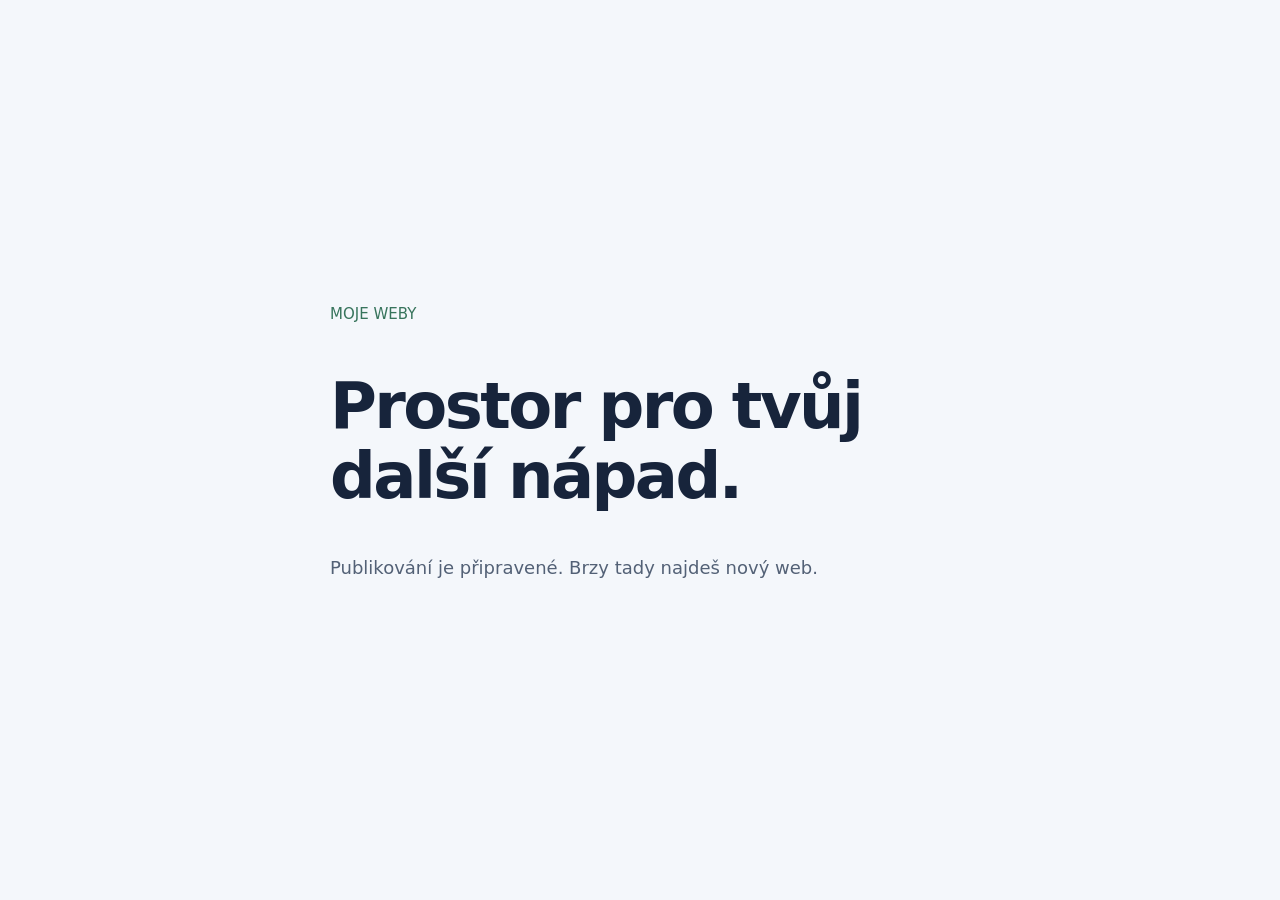
==== index.html @ 5d152da3 "Add initial published website" ====
<!doctype html><html lang="cs"><meta charset="utf-8"><meta name="viewport" content="width=device-width,initial-scale=1"><title>Moje weby</title><style>body{margin:0;min-height:100vh;display:grid;place-items:center;background:#f4f7fb;color:#17243b;font:18px/1.6 system-ui}main{max-width:620px;padding:48px}small{color:#37745c}h1{font-size:clamp(40px,7vw,64px);line-height:1.1;letter-spacing:-.04em}p{color:#536176}</style><main><small>MOJE WEBY</small><h1>Prostor pro tvůj další nápad.</h1><p>Publikování je připravené. Brzy tady najdeš nový web.</p></main></html>
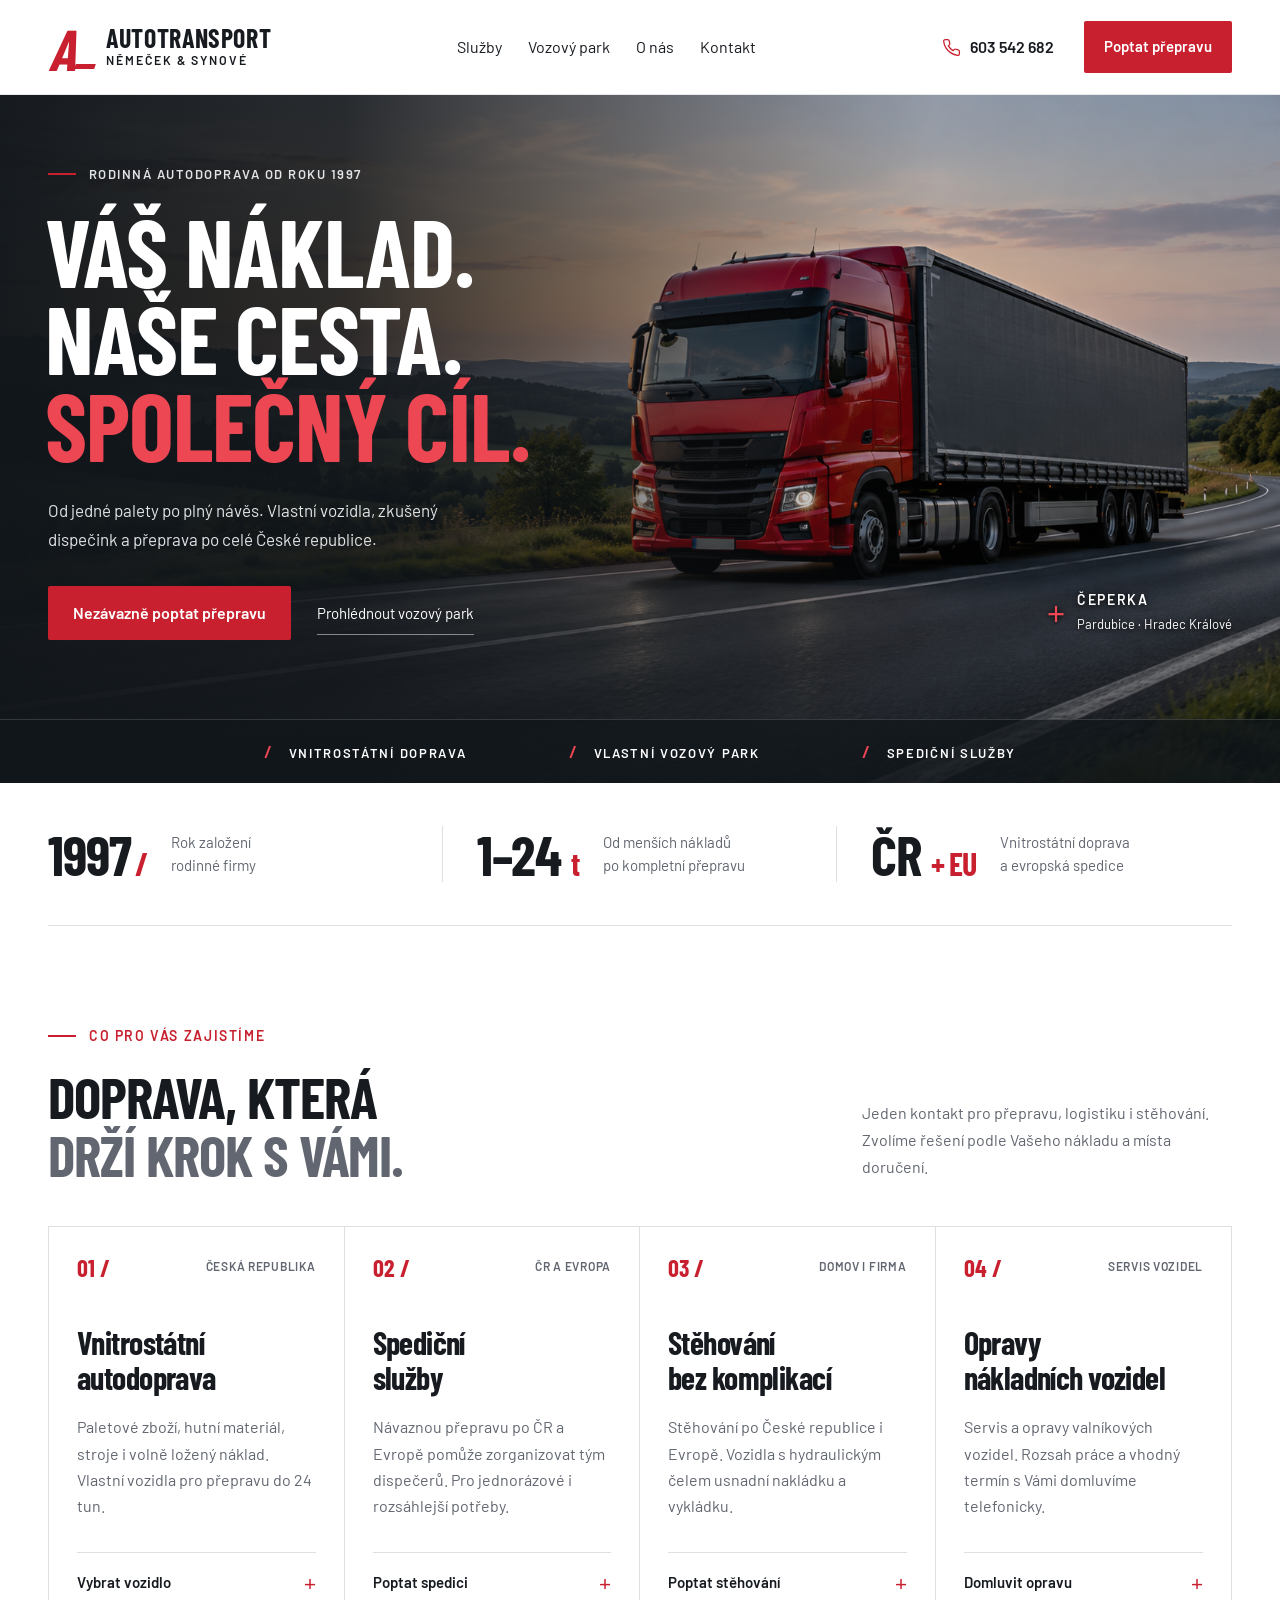
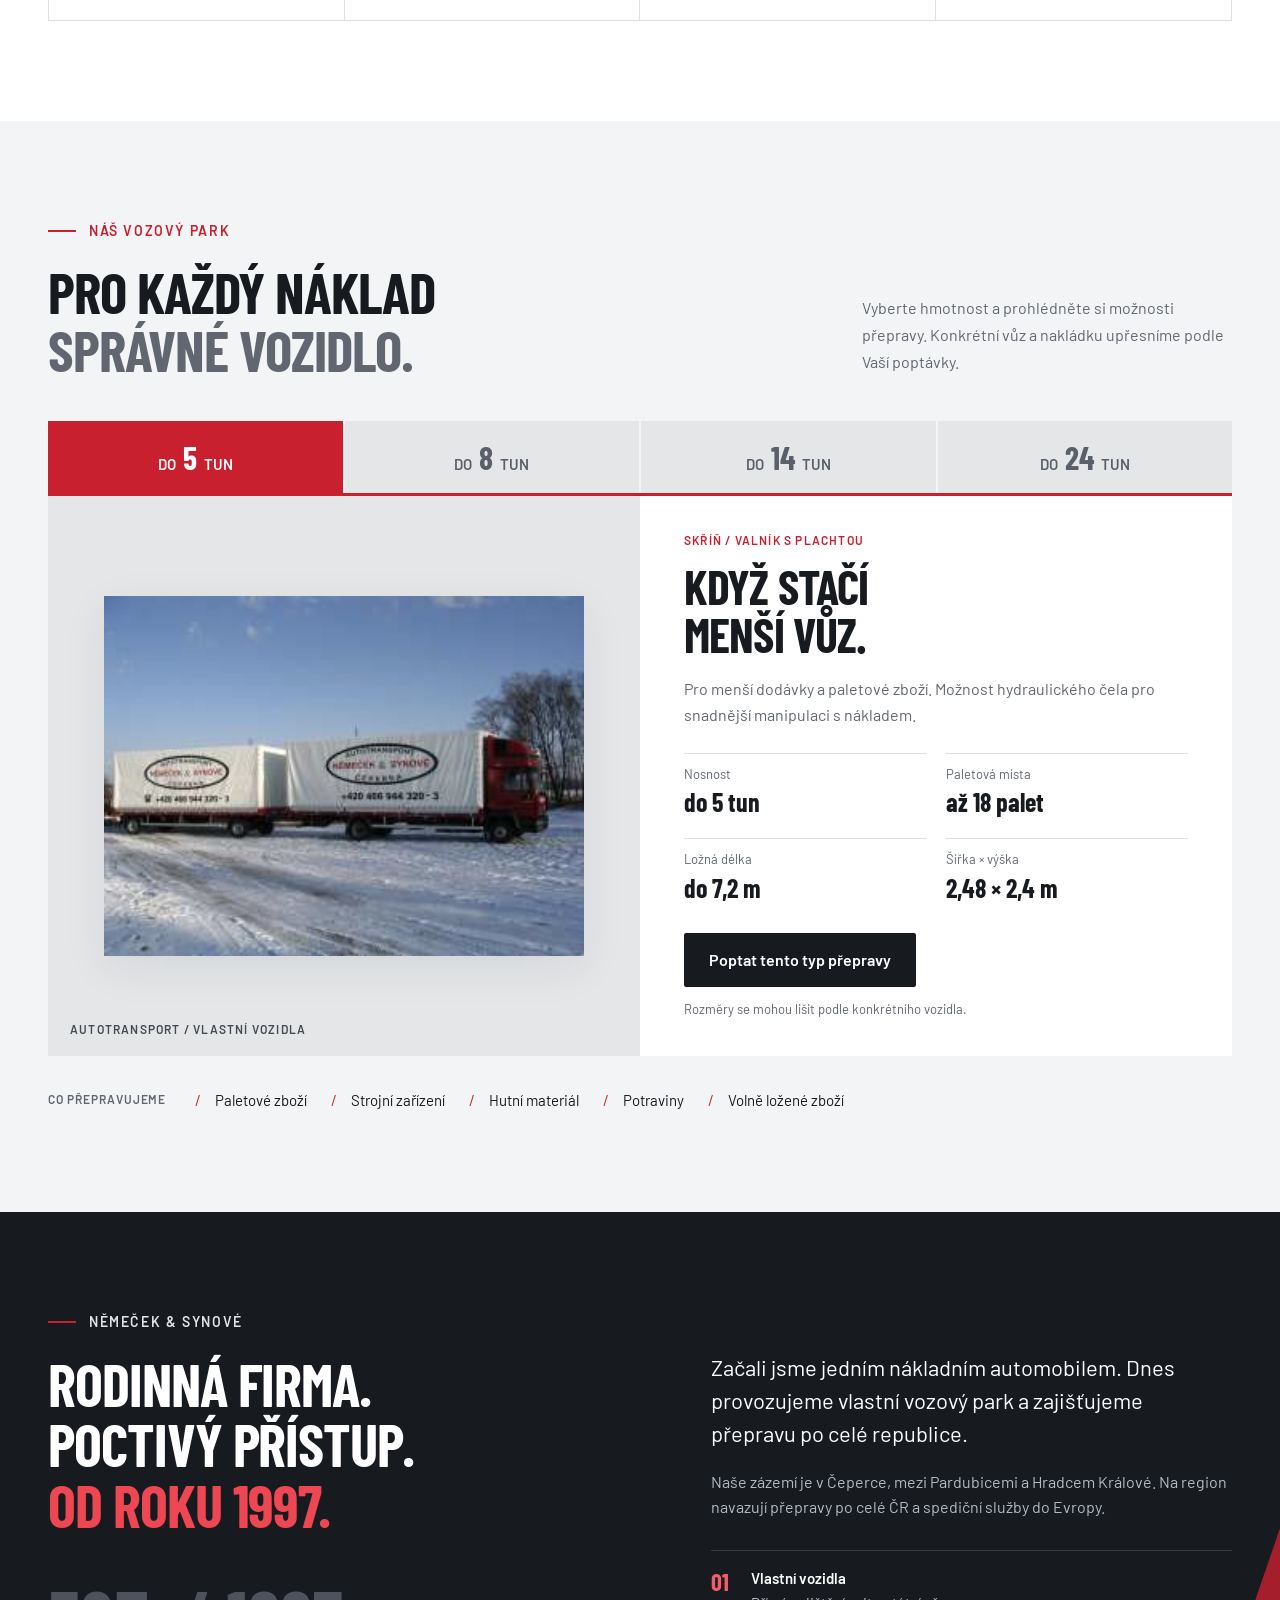
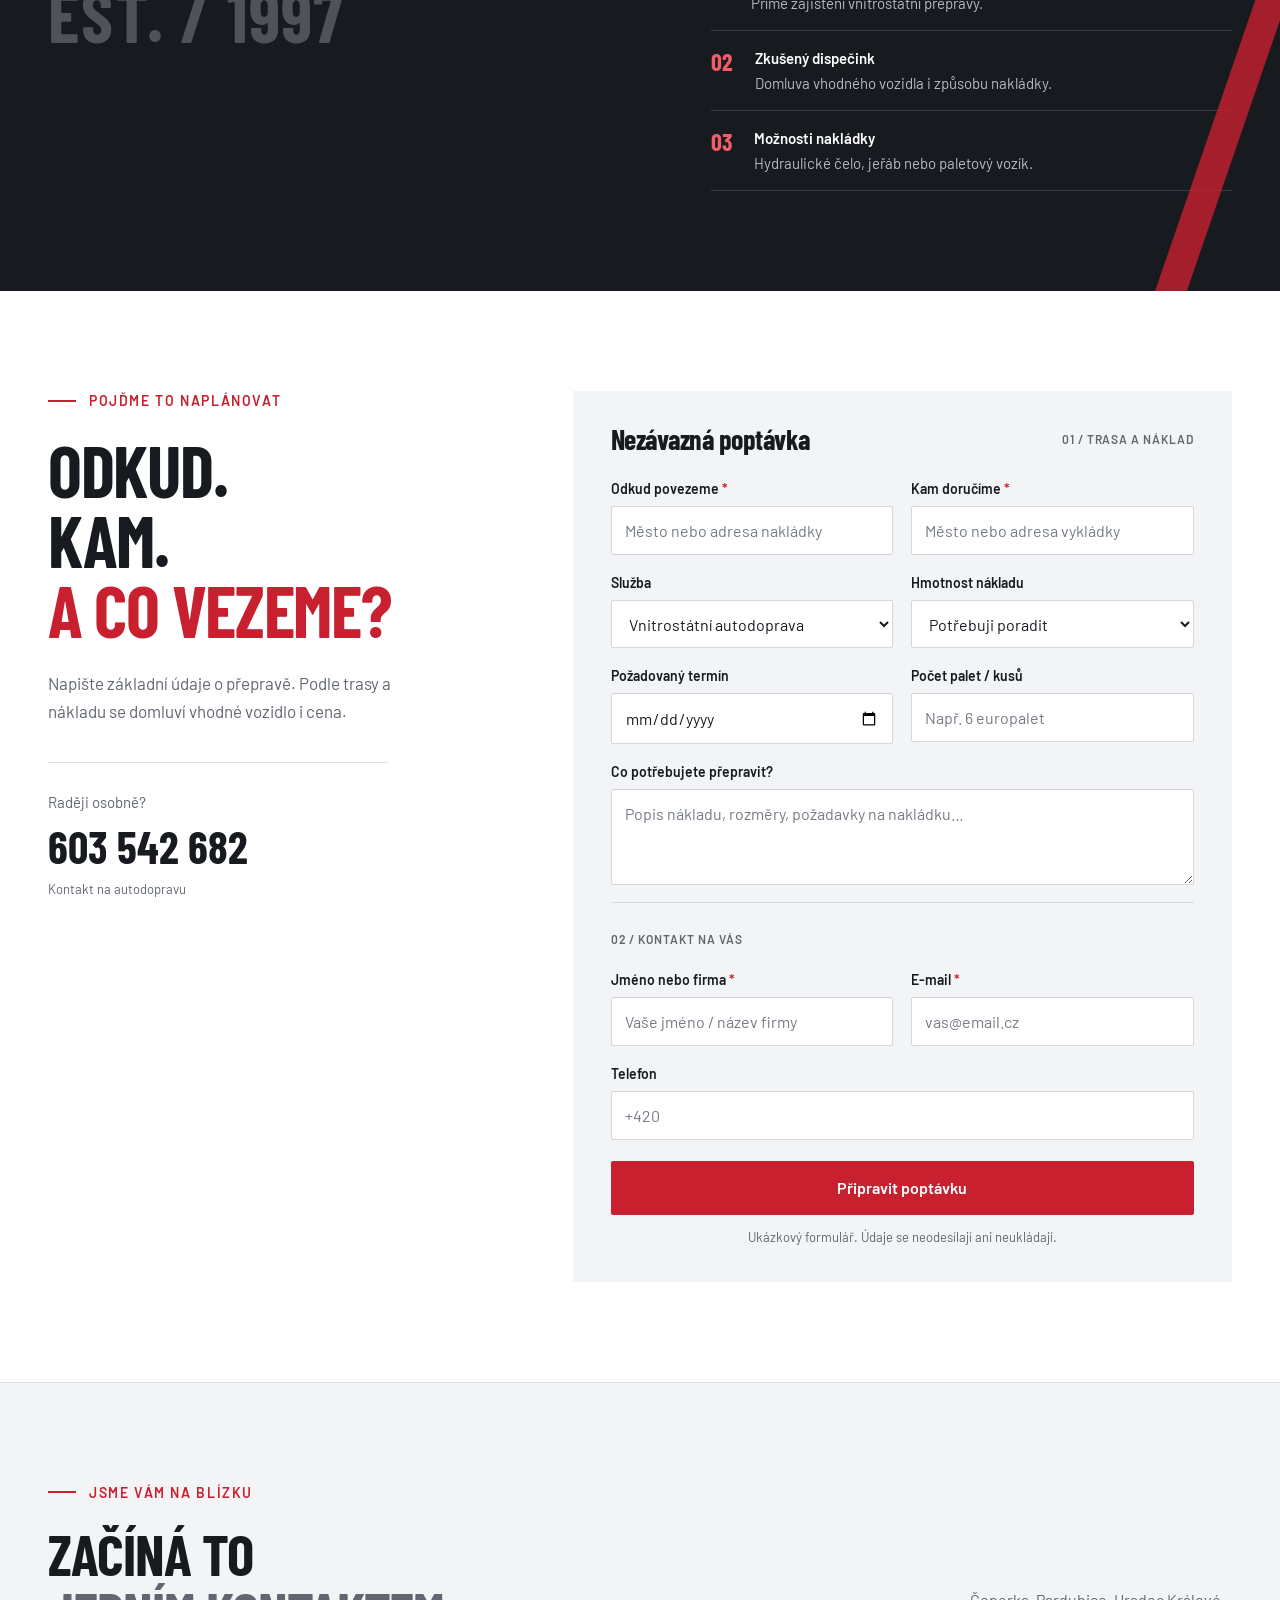
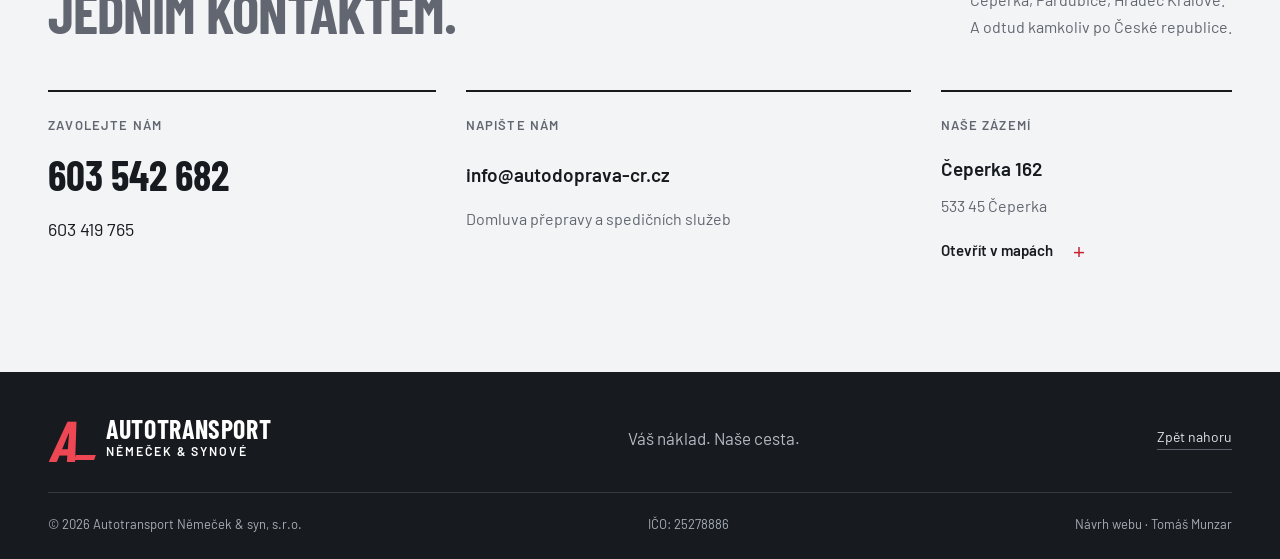
==== commit 509a87aa: "Publish Autotransport Němeček website from Sites" ====
--- a/index.html
+++ b/index.html
@@ -1 +1,105 @@
-<!doctype html><html lang="cs"><meta charset="utf-8"><meta name="viewport" content="width=device-width,initial-scale=1"><title>Moje weby</title><style>body{margin:0;min-height:100vh;display:grid;place-items:center;background:#f4f7fb;color:#17243b;font:18px/1.6 system-ui}main{max-width:620px;padding:48px}small{color:#37745c}h1{font-size:clamp(40px,7vw,64px);line-height:1.1;letter-spacing:-.04em}p{color:#536176}</style><main><small>MOJE WEBY</small><h1>Prostor pro tvůj další nápad.</h1><p>Publikování je připravené. Brzy tady najdeš nový web.</p></main></html>+<!doctype html>
+<html lang="cs">
+<head>
+  <meta charset="utf-8">
+  <meta name="viewport" content="width=device-width, initial-scale=1">
+  <meta name="theme-color" content="#c8202f">
+  <meta name="robots" content="noindex,nofollow">
+  <title>Autotransport Němeček &amp; synové | Autodoprava Čeperka</title>
+  <meta name="description" content="Rodinná autodoprava z Čeperky od roku 1997. Vlastní vozidla pro náklady do 24 tun, spediční služby, stěhování a opravy vozidel.">
+  <link rel="icon" type="image/svg+xml" href="data:image/svg+xml,%3Csvg xmlns='http://www.w3.org/2000/svg' viewBox='0 0 32 32'%3E%3Crect width='32' height='32' rx='5' fill='%23c8202f'/%3E%3Cpath d='M7 24 14 8h4l7 16h-5l-2-5h-5l-2 5zm8-9h2l-1-3z' fill='white'/%3E%3C/svg%3E">
+  <link rel="preload" href="barlow-condensed.ttf" as="font" type="font/ttf" crossorigin>
+  <link rel="stylesheet" href="style.css?v=2">
+  <script defer src="app.js?v=2"></script>
+</head>
+<body>
+  <a class="skip-link" href="#obsah">Přejít na obsah</a>
+  <header class="header" id="nahoru">
+    <div class="container header-inner">
+      <a class="brand" href="#nahoru" aria-label="Autotransport Němeček a synové, hlavní strana">
+        <span class="brand-symbol" aria-hidden="true">A<span></span></span>
+        <span class="brand-text">AUTOTRANSPORT<small>NĚMEČEK &amp; SYNOVÉ</small></span>
+      </a>
+      <nav class="desktop-nav" aria-label="Hlavní navigace">
+        <a href="#sluzby">Služby</a><a href="#vozovy-park">Vozový park</a><a href="#o-nas">O nás</a><a href="#kontakt">Kontakt</a>
+      </nav>
+      <a class="header-phone" href="tel:+420603542682"><svg viewBox="0 0 24 24" fill="none" stroke="currentColor" stroke-width="1.6" aria-hidden="true"><path d="M22 16.9v3a2 2 0 0 1-2.2 2 19.8 19.8 0 0 1-8.6-3.1 19.5 19.5 0 0 1-6-6A19.8 19.8 0 0 1 2.1 4.2 2 2 0 0 1 4.1 2h3a2 2 0 0 1 2 1.7c.1 1 .4 2 .7 2.9a2 2 0 0 1-.5 2.1L8 10a16 16 0 0 0 6 6l1.3-1.3a2 2 0 0 1 2.1-.5c.9.3 1.9.6 2.9.7a2 2 0 0 1 1.7 2z"/></svg><span>603 542 682</span></a>
+      <a class="button button-red header-cta" href="#poptavka">Poptat přepravu</a>
+      <button class="menu-toggle" aria-expanded="false" aria-controls="mobile-nav" aria-label="Otevřít menu"><span></span><span></span></button>
+    </div>
+    <nav id="mobile-nav" class="mobile-nav" aria-label="Mobilní navigace" hidden><a href="#sluzby">Služby</a><a href="#vozovy-park">Vozový park</a><a href="#o-nas">O nás</a><a href="#kontakt">Kontakt</a><a href="#poptavka">Poptat přepravu</a></nav>
+  </header>
+  <main id="obsah">
+    <section class="hero" aria-labelledby="hero-title">
+      <img class="hero-photo" src="hero.png" alt="Ilustrační snímek červeného kamionu na silnici v české krajině" fetchpriority="high" width="1672" height="941">
+      <div class="hero-overlay"></div>
+      <div class="container hero-inner">
+        <div class="hero-copy">
+          <p class="eyebrow light"><span class="line"></span> RODINNÁ AUTODOPRAVA OD ROKU 1997</p>
+          <h1 id="hero-title">VÁŠ NÁKLAD. <br>NAŠE CESTA. <br><span>SPOLEČNÝ CÍL.</span></h1>
+          <p class="hero-description">Od jedné palety po plný návěs. Vlastní vozidla, zkušený dispečink a přeprava po celé České republice.</p>
+          <div class="hero-actions"><a class="button button-red" href="#poptavka">Nezávazně poptat přepravu</a><a class="hero-secondary" href="#vozovy-park">Prohlédnout vozový park</a></div>
+        </div>
+        <div class="hero-location"><span class="location-cross" aria-hidden="true">+</span><div>ČEPERKA<small>Pardubice · Hradec Králové</small></div></div>
+      </div>
+      <div class="hero-bottom"><span>VNITROSTÁTNÍ DOPRAVA</span><span>VLASTNÍ VOZOVÝ PARK</span><span>SPEDIČNÍ SLUŽBY</span></div>
+    </section>
+    <section class="facts container" aria-label="Základní informace">
+      <div class="fact"><strong>1997<span> / </span></strong><p>Rok založení <br>rodinné firmy</p></div>
+      <div class="fact"><strong>1–24 <span>t</span></strong><p>Od menších nákladů <br>po kompletní přepravu</p></div>
+      <div class="fact"><strong>ČR <span>+ EU</span></strong><p>Vnitrostátní doprava <br>a evropská spedice</p></div>
+    </section>
+    <section class="services section" id="sluzby">
+      <div class="container">
+        <div class="section-heading"><div><p class="eyebrow"><span class="line"></span> CO PRO VÁS ZAJISTÍME</p><h2>DOPRAVA, KTERÁ <br><span>DRŽÍ KROK S VÁMI.</span></h2></div><p class="section-intro">Jeden kontakt pro přepravu, logistiku i stěhování. Zvolíme řešení podle Vašeho nákladu a místa doručení.</p></div>
+        <div class="service-grid">
+          <article class="service-card"><div class="service-top"><span class="service-number">01 /</span><span class="service-tag">ČESKÁ REPUBLIKA</span></div><h3>Vnitrostátní <br>autodoprava</h3><p>Paletové zboží, hutní materiál, stroje i volně ložený náklad. Vlastní vozidla pro přepravu do 24 tun.</p><a href="#vozovy-park" class="text-link">Vybrat vozidlo<span class="link-plus" aria-hidden="true">+</span></a></article>
+          <article class="service-card"><div class="service-top"><span class="service-number">02 /</span><span class="service-tag">ČR A EVROPA</span></div><h3>Spediční <br>služby</h3><p>Návaznou přepravu po ČR a Evropě pomůže zorganizovat tým dispečerů. Pro jednorázové i rozsáhlejší potřeby.</p><a href="#poptavka" class="text-link" data-service="Spediční služby">Poptat spedici<span class="link-plus" aria-hidden="true">+</span></a></article>
+          <article class="service-card"><div class="service-top"><span class="service-number">03 /</span><span class="service-tag">DOMOV I FIRMA</span></div><h3>Stěhování <br>bez komplikací</h3><p>Stěhování po České republice i Evropě. Vozidla s hydraulickým čelem usnadní nakládku a vykládku.</p><a href="#poptavka" class="text-link" data-service="Stěhování">Poptat stěhování<span class="link-plus" aria-hidden="true">+</span></a></article>
+          <article class="service-card"><div class="service-top"><span class="service-number">04 /</span><span class="service-tag">SERVIS VOZIDEL</span></div><h3>Opravy <br>nákladních vozidel</h3><p>Servis a opravy valníkových vozidel. Rozsah práce a vhodný termín s Vámi domluvíme telefonicky.</p><a href="#kontakt" class="text-link">Domluvit opravu<span class="link-plus" aria-hidden="true">+</span></a></article>
+        </div>
+      </div>
+    </section>
+    <section class="fleet section" id="vozovy-park">
+      <div class="container">
+        <div class="section-heading"><div><p class="eyebrow"><span class="line"></span> NÁŠ VOZOVÝ PARK</p><h2>PRO KAŽDÝ NÁKLAD <br><span>SPRÁVNÉ VOZIDLO.</span></h2></div><p class="section-intro">Vyberte hmotnost a prohlédněte si možnosti přepravy. Konkrétní vůz a nakládku upřesníme podle Vaší poptávky.</p></div>
+        <div class="fleet-tabs" role="tablist" aria-label="Hmotnost přepravovaného nákladu"><button id="tab-5" role="tab" aria-selected="true" aria-controls="fleet-panel" data-tonnage="5">DO <strong>5</strong> TUN</button><button id="tab-8" role="tab" tabindex="-1" aria-selected="false" aria-controls="fleet-panel" data-tonnage="8">DO <strong>8</strong> TUN</button><button id="tab-14" role="tab" tabindex="-1" aria-selected="false" aria-controls="fleet-panel" data-tonnage="14">DO <strong>14</strong> TUN</button><button id="tab-24" role="tab" tabindex="-1" aria-selected="false" aria-controls="fleet-panel" data-tonnage="24">DO <strong>24</strong> TUN</button></div>
+        <div class="fleet-panel" id="fleet-panel" role="tabpanel" aria-labelledby="tab-5" tabindex="0">
+          <div class="fleet-visual"><img src="fleet.jpg" alt="Nákladní vozidlo s přívěsem z vozového parku Němeček a synové" loading="lazy" width="300" height="225"><span class="photo-label">AUTOTRANSPORT / VLASTNÍ VOZIDLA</span></div>
+          <div class="fleet-info"><p class="eyebrow" id="fleet-type">SKŘÍŇ / VALNÍK S PLACHTOU</p><h3 id="fleet-title">KDYŽ STAČÍ <br>MENŠÍ VŮZ.</h3><p id="fleet-description">Pro menší dodávky a paletové zboží. Možnost hydraulického čela pro snadnější manipulaci s nákladem.</p><dl class="fleet-specs"><div><dt>Nosnost</dt><dd id="fleet-weight">do 5 tun</dd></div><div><dt>Paletová místa</dt><dd id="fleet-pallets">až 18 palet</dd></div><div><dt>Ložná délka</dt><dd id="fleet-length">do 7,2 m</dd></div><div><dt>Šířka × výška</dt><dd id="fleet-size">2,48 × 2,4 m</dd></div></dl><a class="button button-dark" href="#poptavka" id="fleet-request">Poptat tento typ přepravy</a><p class="fleet-note">Rozměry se mohou lišit podle konkrétního vozidla.</p></div>
+        </div>
+        <div class="cargo-strip"><span>CO PŘEPRAVUJEME</span><p>Paletové zboží</p><p>Strojní zařízení</p><p>Hutní materiál</p><p>Potraviny</p><p>Volně ložené zboží</p></div>
+      </div>
+    </section>
+    <section class="about section" id="o-nas">
+      <div class="container about-grid">
+        <div class="about-title"><p class="eyebrow light"><span class="line"></span> NĚMEČEK &amp; SYNOVÉ</p><h2>RODINNÁ FIRMA. <br>POCTIVÝ PŘÍSTUP. <br><span>OD ROKU 1997.</span></h2><span class="about-est">EST. / 1997</span></div>
+        <div class="about-copy"><p class="about-lead">Začali jsme jedním nákladním automobilem. Dnes provozujeme vlastní vozový park a zajišťujeme přepravu po celé republice.</p><p>Naše zázemí je v Čeperce, mezi Pardubicemi a Hradcem Králové. Na region navazují přepravy po celé ČR a spediční služby do Evropy.</p><div class="about-points"><div><span>01</span><p><strong>Vlastní vozidla</strong>Přímé zajištění vnitrostátní přepravy.</p></div><div><span>02</span><p><strong>Zkušený dispečink</strong>Domluva vhodného vozidla i způsobu nakládky.</p></div><div><span>03</span><p><strong>Možnosti nakládky</strong>Hydraulické čelo, jeřáb nebo paletový vozík.</p></div></div></div>
+      </div>
+    </section>
+    <section class="quote section" id="poptavka">
+      <div class="container quote-grid">
+        <div class="quote-intro"><p class="eyebrow"><span class="line"></span> POJĎME TO NAPLÁNOVAT</p><h2>ODKUD. <br>KAM. <br><span>A CO VEZEME?</span></h2><p>Napište základní údaje o přepravě. Podle trasy a nákladu se domluví vhodné vozidlo i cena.</p><div class="quote-phone"><span>Raději osobně?</span><a href="tel:+420603542682">603 542 682</a><small>Kontakt na autodopravu</small></div></div>
+        <form id="quote-form" class="quote-form">
+          <div class="form-top"><h3>Nezávazná poptávka</h3><span>01 / TRASA A NÁKLAD</span></div>
+          <div class="form-row"><label>Odkud povezeme <span>*</span><input name="origin" autocomplete="off" placeholder="Město nebo adresa nakládky" required maxlength="160"></label><label>Kam doručíme <span>*</span><input name="destination" autocomplete="off" placeholder="Město nebo adresa vykládky" required maxlength="160"></label></div>
+          <div class="form-row"><label>Služba<select name="service"><option>Vnitrostátní autodoprava</option><option>Spediční služby</option><option>Stěhování</option></select></label><label>Hmotnost nákladu<select name="tonnage"><option value="unknown">Potřebuji poradit</option><option value="5">Do 5 tun</option><option value="8">Do 8 tun</option><option value="14">Do 14 tun</option><option value="24">Do 24 tun</option></select></label></div>
+          <div class="form-row"><label>Požadovaný termín<input name="date" type="date"></label><label>Počet palet / kusů<input name="quantity" placeholder="Např. 6 europalet" maxlength="100"></label></div>
+          <label>Co potřebujete přepravit?<textarea name="cargo" rows="3" placeholder="Popis nákladu, rozměry, požadavky na nakládku…" maxlength="1600"></textarea></label>
+          <div class="form-divider"><span>02 / KONTAKT NA VÁS</span></div>
+          <div class="form-row"><label>Jméno nebo firma <span>*</span><input name="name" autocomplete="name" placeholder="Vaše jméno / název firmy" required maxlength="120"></label><label>E-mail <span>*</span><input name="email" type="email" autocomplete="email" placeholder="vas@email.cz" required maxlength="200"></label></div>
+          <label>Telefon<input name="phone" type="tel" autocomplete="tel" placeholder="+420" maxlength="40"></label>
+          <button class="button button-red form-submit" type="submit">Připravit poptávku</button><p class="form-note">Ukázkový formulář. Údaje se neodesílají ani neukládají.</p>
+          <div class="quote-result" id="quote-result" hidden tabindex="-1"><strong>Poptávka je připravená ke kontrole.</strong><p>Údaje můžete zkopírovat pro další domluvu.</p><pre id="quote-summary"></pre><button class="button button-dark" type="button" id="copy-quote">Zkopírovat údaje</button><span id="copy-status" role="status"></span></div>
+        </form>
+      </div>
+    </section>
+    <section class="contact section" id="kontakt">
+      <div class="container"><div class="contact-heading"><div><p class="eyebrow"><span class="line"></span> JSME VÁM NA BLÍZKU</p><h2>ZAČÍNÁ TO <br><span>JEDNÍM KONTAKTEM.</span></h2></div><p>Čeperka, Pardubice, Hradec Králové. <br>A odtud kamkoliv po České republice.</p></div>
+        <div class="contact-grid"><div><span class="contact-label">ZAVOLEJTE NÁM</span><a class="contact-big" href="tel:+420603542682">603 542 682</a><a class="contact-secondary" href="tel:+420603419765">603 419 765</a></div><div><span class="contact-label">NAPIŠTE NÁM</span><a class="contact-email" href="mailto:info@autodoprava-cr.cz">info@autodoprava-cr.cz</a><p>Domluva přepravy a spedičních služeb</p></div><div><span class="contact-label">NAŠE ZÁZEMÍ</span><strong>Čeperka 162</strong><p>533 45 Čeperka</p><a class="text-link" href="https://www.google.com/maps/search/?api=1&amp;query=%C4%8Ceperka+162%2C+533+45" target="_blank" rel="noopener noreferrer">Otevřít v mapách<span class="link-plus" aria-hidden="true">+</span></a></div></div>
+      </div>
+    </section>
+  </main>
+  <footer class="footer"><div class="container"><div class="footer-top"><a href="#nahoru" class="brand brand-footer"><span class="brand-symbol" aria-hidden="true">A<span></span></span><span class="brand-text">AUTOTRANSPORT<small>NĚMEČEK &amp; SYNOVÉ</small></span></a><p>Váš náklad. Naše cesta.</p><a href="#nahoru">Zpět nahoru</a></div><div class="footer-bottom"><p>© <span id="year">2026</span> Autotransport Němeček &amp; syn, s.r.o.</p><p>IČO: 25278886</p><p>Návrh webu · Tomáš Munzar</p></div></div></footer>
+</body>
+</html>
--- a/style.css
+++ b/style.css
@@ -0,0 +1,39 @@
+@font-face{font-family:Barlow;src:url('barlow.ttf') format('truetype');font-weight:400;font-display:swap}
+@font-face{font-family:Barlow;src:url('barlow-semibold.ttf') format('truetype');font-weight:600 800;font-display:swap}
+@font-face{font-family:'Barlow Condensed';src:url('barlow-condensed.ttf') format('truetype');font-weight:700;font-display:swap}
+:root{--red:#c8202f;--red-dark:#a81624;--ink:#171b20;--muted:#616670;--paper:#f3f4f5;--line:#dddfe2;--heading:'Barlow Condensed','Arial Narrow',sans-serif;--body:Barlow,Arial,sans-serif}
+*{box-sizing:border-box}html{scroll-behavior:smooth;scroll-padding-top:104px}body{margin:0;font:400 1rem/1.6 var(--body);color:var(--ink);background:#fff}a{color:inherit;text-decoration:none}button,input,select,textarea{font:inherit}button,a,input,select,textarea{-webkit-tap-highlight-color:transparent}button{cursor:pointer}img{max-width:100%;display:block}h1,h2,h3,p{margin:0}h1,h2,h3{font-family:var(--heading);font-weight:700;line-height:1;letter-spacing:-.018em}h2{font-size:clamp(2.8rem,4.5vw,4.4rem)}h2 span{color:var(--muted)}::selection{background:var(--red);color:#fff}[hidden]{display:none!important}:focus-visible{outline:3px solid #e59519;outline-offset:5px}.container{width:min(1280px,calc(100% - 96px));margin-inline:auto}.section{padding-block:100px}.button{min-height:54px;padding:15px 24px;display:inline-flex;align-items:center;justify-content:center;border:1px solid transparent;font-size:1rem;font-weight:600;line-height:1.3;border-radius:2px;transition:background .18s,transform .18s;text-align:center}.button:hover{transform:translateY(-2px)}.button-red{background:var(--red);color:#fff}.button-red:hover{background:var(--red-dark)}.button-dark{background:var(--ink);color:#fff}.button-dark:hover{background:#303842}.eyebrow{display:flex;align-items:center;gap:13px;font-size:.875rem;line-height:1.4;font-weight:600;letter-spacing:.115em;color:var(--red);margin-bottom:23px}.eyebrow.light{color:#e1e3e6}.line{height:2px;width:28px;background:var(--red);flex-shrink:0}.skip-link{position:absolute;top:-100px;left:20px;padding:12px 20px;background:#fff;z-index:100}.skip-link:focus{top:12px}
+.header{background:#fff;position:sticky;top:0;z-index:30;border-bottom:1px solid #e8e9eb}.header-inner{height:94px;display:flex;align-items:center;gap:30px}.brand{display:inline-flex;align-items:center;gap:11px;flex-shrink:0}.brand-symbol{position:relative;width:47px;height:48px;color:var(--red);font:700 3.6rem/.9 var(--heading);font-style:italic;letter-spacing:-.07em;display:block}.brand-symbol span{position:absolute;width:20px;height:5px;background:var(--red);transform:skew(-18deg);bottom:2px;right:0}.brand-text{font:700 1.62rem/1.05 var(--heading);letter-spacing:.025em}.brand-text small{display:block;font:600 .77rem/1.6 var(--body);letter-spacing:.16em}.desktop-nav{display:flex;gap:26px;align-items:center;margin-inline:auto}.desktop-nav a{font-size:1rem;line-height:1.4;white-space:nowrap;transition:color .15s}.desktop-nav a:hover{color:var(--red)}.header-phone{display:flex;align-items:center;gap:9px;font-weight:600;white-space:nowrap}.header-phone svg{width:19px;height:19px;color:var(--red)}.header-cta{padding-inline:19px;font-size:.938rem;min-height:46px}.menu-toggle{display:none;background:none;width:44px;height:44px;border:0;padding:10px}.menu-toggle span{display:block;background:var(--ink);height:2px;margin:6px 0;transition:transform .2s}.menu-toggle[aria-expanded=true] span:first-child{transform:translateY(4px) rotate(45deg)}.menu-toggle[aria-expanded=true] span:last-child{transform:translateY(-4px) rotate(-45deg)}.mobile-nav{padding:10px 24px 24px;border-top:1px solid var(--line)}.mobile-nav a{display:block;padding:10px 0;font-weight:600}
+.hero{position:relative;background:#171b20;color:#fff;overflow:hidden;min-height:674px}.hero-photo{position:absolute;right:0;top:0;width:100%;height:100%;object-fit:cover;object-position:center center}.hero-overlay{position:absolute;inset:0;background:linear-gradient(90deg,rgba(17,22,27,.98) 0%,rgba(17,22,27,.87) 27%,rgba(17,22,27,.5) 49%,rgba(17,22,27,.07) 73%),linear-gradient(0deg,rgba(12,18,24,.56),transparent 35%)}.hero-inner{position:relative;z-index:2;padding-block:66px 75px;min-height:624px;display:flex;align-items:center;justify-content:space-between}.hero-copy{max-width:665px}.hero .eyebrow{font-size:.813rem;margin-bottom:24px}.hero h1{font-size:clamp(4.8rem,7.4vw,7.2rem);line-height:.92;letter-spacing:-.01em;margin-left:-3px}.hero h1 span{color:#ee4754}.hero-description{max-width:415px;color:#e0e3e7;font-size:1.063rem;line-height:1.7;margin-top:28px}.hero-actions{display:flex;align-items:center;gap:26px;margin-top:32px}.hero-secondary{font-size:.938rem;border-bottom:1px solid #85888c;padding-block:5px;white-space:nowrap}.hero-secondary:hover{border-color:#fff}.hero-location{align-self:flex-end;display:flex;align-items:center;gap:10px;margin-bottom:3px;color:#fff;font-size:.875rem;font-weight:600;letter-spacing:.12em;text-shadow:0 1px 5px #000}.hero-location small{display:block;font-size:.813rem;letter-spacing:0;font-weight:400;margin-top:3px}.location-cross{color:#ee4754;font-size:2.25rem;font-weight:400}.hero-bottom{position:relative;z-index:2;border-top:1px solid #ffffff25;background:#11171bbb;display:flex;justify-content:center;gap:8vw;align-items:center;padding:17px 24px;font-size:.813rem;letter-spacing:.13em;font-weight:600}.hero-bottom span::before{content:'/';color:#ee4754;margin-right:15px;font-size:1.125rem}.facts{display:grid;grid-template-columns:repeat(3,1fr);padding-block:43px;border-bottom:1px solid var(--line)}.fact{display:flex;align-items:center;gap:24px;border-right:1px solid var(--line);padding-inline:34px}.fact:first-child{padding-left:0}.fact:last-child{border:0}.fact strong{font:700 3.5rem/1 var(--heading);letter-spacing:-.02em;white-space:nowrap}.fact strong span{font-size:2rem;color:var(--red)}.fact p{font-size:.938rem;color:var(--muted);line-height:1.5}
+.section-heading{display:flex;justify-content:space-between;align-items:flex-end;gap:50px;margin-bottom:42px}.section-intro{max-width:370px;color:var(--muted);line-height:1.7;padding-bottom:3px}.service-grid{display:grid;grid-template-columns:repeat(4,1fr);border:1px solid var(--line)}.service-card{padding:26px 28px 24px;position:relative;border-right:1px solid var(--line);display:flex;flex-direction:column;transition:background .2s}.service-card:last-child{border:0}.service-card:hover{background:#f5f6f7}.service-card::before{content:'';position:absolute;left:-1px;right:-1px;top:-1px;height:3px;background:var(--red);transform:scaleX(0);transform-origin:left;transition:transform .25s}.service-card:hover::before{transform:scaleX(1)}.service-top{display:flex;align-items:center;justify-content:space-between;gap:10px;margin-bottom:43px}.service-number{font:700 1.5rem var(--heading);color:var(--red)}.service-tag{font-size:.75rem;color:var(--muted);letter-spacing:.06em;font-weight:600}.service-card h3{font-size:2rem;line-height:1.12;margin-bottom:18px}.service-card>p{color:var(--muted);font-size:1rem;margin-bottom:32px;line-height:1.65}.text-link{display:flex;align-items:center;justify-content:space-between;gap:20px;font-size:.938rem;font-weight:600;border-top:1px solid var(--line);padding-top:16px;margin-top:auto}.text-link:hover{color:var(--red)}.link-plus{font-size:1.5rem;line-height:1;color:var(--red);font-weight:400}
+.fleet{background:var(--paper)}.fleet-tabs{display:grid;grid-template-columns:repeat(4,1fr);border-bottom:3px solid var(--red);gap:2px}.fleet-tabs button{border:0;background:#e4e6e8;color:#5a6069;font-size:.938rem;font-weight:600;min-height:72px;padding:12px 16px;transition:background .18s,color .18s}.fleet-tabs strong{font:700 2rem var(--heading);vertical-align:baseline;margin-inline:4px}.fleet-tabs button:hover{background:#d5d8db}.fleet-tabs button[aria-selected=true]{background:var(--red);color:#fff}.fleet-panel{background:#fff;display:grid;grid-template-columns:1fr 1fr;min-height:485px}.fleet-visual{position:relative;overflow:hidden;background:#e4e6e8;display:flex;align-items:center;justify-content:center;min-height:380px;padding:30px}.fleet-visual img{width:min(100%,480px);height:auto;object-fit:contain;aspect-ratio:4/3;box-shadow:0 12px 40px #171b2014;filter:saturate(.86)}.photo-label{position:absolute;bottom:17px;left:22px;color:#454b54;font-size:.75rem;letter-spacing:.1em;font-weight:600}.fleet-info{padding:36px 44px}.fleet-info .eyebrow{font-size:.75rem;letter-spacing:.1em;margin-bottom:15px}.fleet-info h3{font-size:3rem;line-height:.99;margin-bottom:18px}.fleet-info>p:not(.eyebrow):not(.fleet-note){color:var(--muted);font-size:1rem;line-height:1.6}.fleet-specs{display:grid;grid-template-columns:1fr 1fr;gap:17px 20px;margin:25px 0 27px}.fleet-specs div{border-top:1px solid var(--line);padding-top:10px}.fleet-specs dt{color:var(--muted);font-size:.813rem}.fleet-specs dd{font:700 1.625rem/1.4 var(--heading);margin:0}.fleet-note{font-size:.813rem;color:var(--muted);margin-top:12px}.cargo-strip{display:flex;align-items:center;gap:24px;flex-wrap:wrap;margin-top:32px}.cargo-strip>span{font-size:.75rem;font-weight:600;color:var(--muted);letter-spacing:.08em;margin-right:5px}.cargo-strip p{font-size:.938rem}.cargo-strip p::before{content:'/';margin-right:14px;color:var(--red)}
+.about{background:var(--ink);color:#fff;position:relative;overflow:hidden}.about::after{content:'';width:30px;height:145%;background:var(--red);position:absolute;right:-17px;top:-20%;transform:rotate(19deg);opacity:.8}.about-grid{display:grid;grid-template-columns:1.1fr 1fr;gap:90px}.about h2{font-size:clamp(3.2rem,4.6vw,4.4rem);line-height:1.02}.about h2 span{color:#ee4754}.about-est{display:inline-block;font:700 4.5rem/1 var(--heading);color:#4e535b;margin-top:43px;letter-spacing:.02em}.about-copy{padding-top:39px}.about-lead{font-size:1.375rem;line-height:1.5;margin-bottom:19px}.about-copy>p:not(.about-lead){color:#b5bbc3}.about-points{margin-top:30px;border-top:1px solid #ffffff24}.about-points>div{display:flex;gap:22px;border-bottom:1px solid #ffffff24;padding:16px 0}.about-points>div>span{font:700 1.5rem var(--heading);color:#f25d69}.about-points p{color:#b5bbc3;font-size:.938rem;line-height:1.5}.about-points strong{display:block;color:#fff;font-weight:600;margin-bottom:2px}
+.quote{background:#fff}.quote-grid{display:grid;grid-template-columns:.8fr 1.2fr;gap:85px}.quote-intro h2{font-size:clamp(4rem,5.6vw,5.5rem);line-height:.98}.quote-intro h2 span{color:var(--red)}.quote-intro>p:not(.eyebrow){color:var(--muted);font-size:1.063rem;max-width:345px;margin-top:26px}.quote-phone{border-top:1px solid var(--line);padding-top:27px;margin-top:37px;max-width:340px}.quote-phone>span{font-size:.938rem;color:var(--muted);display:block}.quote-phone>a{display:block;font:700 2.8rem/1.3 var(--heading);margin-top:3px}.quote-phone>a:hover{color:var(--red)}.quote-phone small{font-size:.813rem;color:var(--muted)}.quote-form{background:var(--paper);padding:34px 38px}.form-top{display:flex;justify-content:space-between;align-items:center;gap:20px;margin-bottom:25px}.form-top h3{font-size:1.75rem}.form-top>span,.form-divider>span{font-size:.75rem;color:var(--muted);font-weight:600;letter-spacing:.08em}.form-row{display:grid;grid-template-columns:1fr 1fr;gap:18px}.quote-form label{display:block;font-size:.875rem;line-height:1.5;font-weight:600;margin-bottom:17px;min-width:0}.quote-form label>span{color:var(--red)}input,select,textarea{display:block;width:100%;margin-top:7px;border:1px solid #d3d6da;border-radius:2px;background:#fff;color:var(--ink);font-size:1rem;font-weight:400;padding:12px 13px;min-height:48px;line-height:1.45}input::placeholder,textarea::placeholder{color:#747b84;opacity:1}input:focus,select:focus,textarea:focus{outline:2px solid var(--red);outline-offset:1px;border-color:var(--red)}textarea{resize:vertical}input[type=date]{min-width:0}.form-divider{border-top:1px solid #d6d9dd;padding-top:22px;margin:9px 0 18px}.form-submit{width:100%;margin-top:4px}.form-note{font-size:.813rem;color:var(--muted);text-align:center;margin-top:13px;line-height:1.5}.quote-result{margin-top:24px;border-left:3px solid var(--red);background:#fff;padding:20px}.quote-result strong{font-weight:600}.quote-result p{font-size:.875rem;color:var(--muted);margin:7px 0 12px}.quote-result pre{font:400 .875rem/1.6 var(--body);white-space:pre-wrap;overflow-wrap:anywhere;max-height:360px;overflow:auto;background:var(--paper);padding:14px}.quote-result .button{min-height:44px;font-size:.875rem}.quote-result #copy-status{display:block;font-size:.875rem;margin-top:9px}
+.contact{background:var(--paper);border-top:1px solid var(--line)}.contact-heading{display:flex;align-items:flex-end;justify-content:space-between;gap:50px;margin-bottom:50px}.contact-heading>p{color:var(--muted);line-height:1.7}.contact-grid{display:grid;grid-template-columns:1fr 1.15fr .75fr;gap:30px}.contact-grid>div{border-top:2px solid var(--ink);padding-top:23px;min-width:0}.contact-label{display:block;color:var(--muted);font-size:.813rem;letter-spacing:.09em;font-weight:600;margin-bottom:18px}.contact-big{display:block;font:700 2.6rem/1 var(--heading);margin-bottom:12px}.contact-secondary{display:block;font-size:1.125rem}.contact-grid a:hover{color:var(--red)}.contact-email{display:block;font-size:1.188rem;font-weight:600;overflow-wrap:anywhere;line-height:1.5}.contact-grid strong{font-size:1.188rem;font-weight:600}.contact-grid p{color:var(--muted);margin-top:8px}.contact-grid .text-link{border:0;display:inline-flex;margin-top:10px;padding-top:0}.footer{background:var(--ink);color:#fff;padding-block:42px 24px}.footer-top{display:flex;align-items:center;justify-content:space-between;gap:20px;padding-bottom:30px;border-bottom:1px solid #ffffff22}.brand-footer .brand-symbol{color:#ee4754}.brand-footer .brand-symbol span{background:#ee4754}.footer-top>p{color:#b5bbc3;font-size:1.063rem}.footer-top>a:not(.brand){font-size:.875rem;color:#e0e3e7;border-bottom:1px solid #5b616a}.footer-bottom{display:flex;justify-content:space-between;gap:25px;margin-top:21px;font-size:.813rem;color:#a7aeb7}
+@media(min-width:1600px){.hero{min-height:740px}.hero-inner{min-height:690px}.hero-photo{object-position:center 52%}}
+@media(max-width:1200px){.container{width:calc(100% - 64px)}.header-inner{gap:21px}.desktop-nav{gap:20px}.header-phone{display:none}.hero h1{font-size:6.4rem}.hero-copy{max-width:610px}.service-card{padding:24px 20px}.service-tag{font-size:.75rem}.service-top{display:block}.service-tag{display:block;margin-top:8px}.service-card h3{font-size:1.875rem}.fact{padding-inline:25px;gap:20px}.fact strong{font-size:3rem}.fact p{font-size:.875rem}.quote-grid{gap:50px}.about-grid{gap:60px}.quote-form{padding:28px}.form-top{display:block}.form-top>span{display:block;margin-top:9px}.fleet-info{padding:34px}.contact-grid{grid-template-columns:1fr 1.2fr .8fr}}
+@media(max-width:900px){.header-inner{height:80px}.desktop-nav{display:none}.header-cta{margin-left:auto}.menu-toggle{display:block}.hero{min-height:650px}.hero-inner{min-height:600px;padding-block:60px}.hero h1{font-size:5.9rem}.hero-copy{max-width:560px}.hero-photo{object-position:62% center}.hero-overlay{background:linear-gradient(90deg,#11161bf2,#11161bbd 40%,#11161b44),linear-gradient(0deg,#11161b90,transparent 35%)}.hero-location{display:none}.hero-bottom{gap:4vw;flex-wrap:wrap;font-size:.75rem}.section{padding-block:76px}.facts{padding-block:30px}.fact{display:block;padding-inline:22px}.fact strong{font-size:3rem}.fact p{margin-top:10px}.section-heading{display:block}.section-intro{max-width:550px;margin-top:24px}.service-grid{grid-template-columns:1fr 1fr}.service-card{padding:27px}.service-card:nth-child(2){border-right:0}.service-card:nth-child(-n+2){border-bottom:1px solid var(--line)}.service-top{display:flex;margin-bottom:30px}.service-tag{margin:0}.service-card h3{font-size:2.1rem}.fleet-panel{grid-template-columns:.9fr 1.1fr}.fleet-visual{padding:18px}.fleet-info{padding:28px}.fleet-info h3{font-size:2.5rem}.fleet-info .button{width:100%;font-size:.938rem;padding-inline:12px}.cargo-strip{gap:13px 20px}.about-grid{grid-template-columns:1fr 1fr;gap:35px}.about h2{font-size:3.4rem}.about-copy{padding-top:36px}.about-lead{font-size:1.188rem}.quote-grid{grid-template-columns:1fr;gap:36px}.quote-intro{display:grid;grid-template-columns:1fr 1fr;gap:0 40px}.quote-intro>.eyebrow{grid-column:1/-1}.quote-intro h2{grid-row:2/4;font-size:4rem}.quote-intro>p:not(.eyebrow){margin-top:0;font-size:1rem}.quote-phone{margin-top:20px;padding-top:20px}.quote-phone>a{font-size:2.3rem}.quote-form{padding:32px}.form-top{display:flex}.form-top>span{margin:0}.contact-heading{display:block}.contact-heading>p{margin-top:24px}.contact-grid{grid-template-columns:1fr 1fr;gap:35px}.contact-grid>div:last-child{grid-column:1/-1}.footer-top>p{display:none}.footer-bottom{flex-wrap:wrap;gap:10px 25px}}
+@media(max-width:600px){html{scroll-padding-top:90px}.container{width:calc(100% - 40px)}.header-inner{height:76px;gap:12px}.brand-symbol{width:35px;height:37px;font-size:2.8rem}.brand-symbol span{width:14px;height:4px;bottom:1px}.brand-text{font-size:1.25rem}.brand-text small{font-size:.65rem;letter-spacing:.12em}.header-cta{display:none}.menu-toggle{margin-left:auto}.hero{min-height:622px}.hero-inner{min-height:588px;align-items:flex-start;padding-top:46px;padding-bottom:45px}.hero-photo{object-position:65% center;opacity:.64}.hero-overlay{background:linear-gradient(90deg,#11161be8,#11161b8c),linear-gradient(0deg,#11161bee 5%,#11161b80 40%,transparent 70%)}.hero .eyebrow{font-size:.75rem;gap:10px;margin-bottom:23px;letter-spacing:.085em}.hero h1{font-size:clamp(2.9rem,14.9vw,5.65rem);line-height:.96;margin-left:-1px}.hero-description{font-size:1rem;max-width:335px;line-height:1.7;margin-top:24px}.hero-actions{align-items:stretch;flex-direction:column;gap:14px;margin-top:27px;max-width:315px}.hero-actions .button{width:100%;min-height:54px}.hero-secondary{align-self:flex-start;font-size:.875rem}.hero-bottom{padding:12px 15px;gap:10px;font-size:.75rem;letter-spacing:.04em}.hero-bottom span::before{margin-right:6px;font-size:.875rem}.hero-bottom span:last-child{display:none}.facts{padding-block:26px;gap:10px}.fact{padding-inline:10px;min-width:0}.fact strong{font-size:2.1rem}.fact strong span{font-size:1.25rem}.fact p{font-size:.813rem;line-height:1.45;margin-top:10px}.fact:last-child{padding-right:0}.section{padding-block:60px}h2{font-size:2.8rem;line-height:1.04}.eyebrow{font-size:.75rem;letter-spacing:.1em;margin-bottom:18px;gap:10px}.section-heading{margin-bottom:30px}.section-intro{margin-top:20px;font-size:1rem}.service-grid{grid-template-columns:1fr}.service-card{padding:23px 24px;border-right:0;border-bottom:1px solid var(--line)}.service-card h3{font-size:2.15rem;line-height:1.15;letter-spacing:0}.service-card h3 br{display:none}.service-top{margin-bottom:20px}.service-card>p{margin-bottom:23px}.text-link{padding-top:13px}.fleet-tabs button{min-height:64px;padding:9px 3px;font-size:.75rem;line-height:1.2}.fleet-tabs strong{font-size:1.7rem;margin-inline:2px}.fleet-panel{grid-template-columns:1fr}.fleet-visual{min-height:255px;padding:24px 20px 48px}.fleet-visual img{width:min(100%,360px);max-height:260px;aspect-ratio:4/3}.photo-label{left:20px;font-size:.75rem;bottom:12px}.fleet-info{padding:27px 24px 30px}.fleet-info h3{font-size:2.8rem}.fleet-info .eyebrow{font-size:.75rem}.fleet-specs{gap:16px 20px}.fleet-info .button{width:100%}.fleet-note{font-size:.813rem}.cargo-strip{gap:11px 18px;margin-top:25px}.cargo-strip>span{width:100%}.cargo-strip p{font-size:.875rem}.cargo-strip p::before{margin-right:8px}.about-grid{grid-template-columns:1fr;gap:10px}.about h2{font-size:3.15rem}.about-est{font-size:3rem;margin-top:25px}.about-copy{padding-top:18px}.about-lead{font-size:1.25rem}.about::after{width:12px;right:-14px}.quote-intro{display:block}.quote-intro h2{font-size:4rem}.quote-intro>p:not(.eyebrow){margin-top:22px}.quote-phone{margin-top:24px;padding-top:20px}.quote-phone>a{font-size:2.7rem}.quote-grid{gap:32px}.quote-form{padding:24px 20px}.form-top{display:block;margin-bottom:22px}.form-top>span{margin-top:9px}.form-row{grid-template-columns:1fr;gap:0}.quote-form label{font-size:.875rem;margin-bottom:16px}.quote-result{padding:16px}.contact-heading{margin-bottom:32px}.contact-grid{grid-template-columns:1fr;gap:32px}.contact-grid>div:last-child{grid-column:auto}.contact-label{margin-bottom:14px}.contact-big{font-size:2.8rem}.contact-email{font-size:1.2rem}.footer{padding-block:32px 24px}.footer-top{gap:15px}.footer-top>a:not(.brand){white-space:nowrap;font-size:.813rem}.footer-bottom{display:block;line-height:1.65;margin-top:17px}.footer-bottom p+p{margin-top:7px}}
+@media(prefers-reduced-motion:reduce){html{scroll-behavior:auto}*,*::before,*::after{animation:none!important;transition:none!important}}
+
+/* Keep long titles and flex/grid content within narrow layouts. */
+h1,h2,h3{overflow-wrap:break-word}
+.hero-copy,.section-heading>div,.contact-heading>div,.about-grid>div,.quote-grid>div{min-width:0}
+.service-top{flex-wrap:wrap}
+.text-link{min-height:44px}
+.hero-secondary{display:inline-flex;align-items:center;min-height:44px}
+.contact-secondary,.contact-email{min-height:44px;padding-block:7px}
+@media(min-width:901px){.mobile-nav{display:none}}
+@media(max-width:600px){
+  .header-inner{height:auto;min-height:76px;padding-block:14px}
+  .header .brand{flex-shrink:1;min-width:0}
+  .header .brand-text{min-width:0;overflow-wrap:anywhere}
+  .header .brand-symbol,.menu-toggle{flex-shrink:0}
+}
+@media(max-width:380px){
+  .facts{gap:0}
+  .fact{padding-inline:8px}
+  .fact strong{font-size:1.95rem}
+  .fact strong span{font-size:1.05rem}
+  .footer-top{flex-wrap:wrap}
+}
